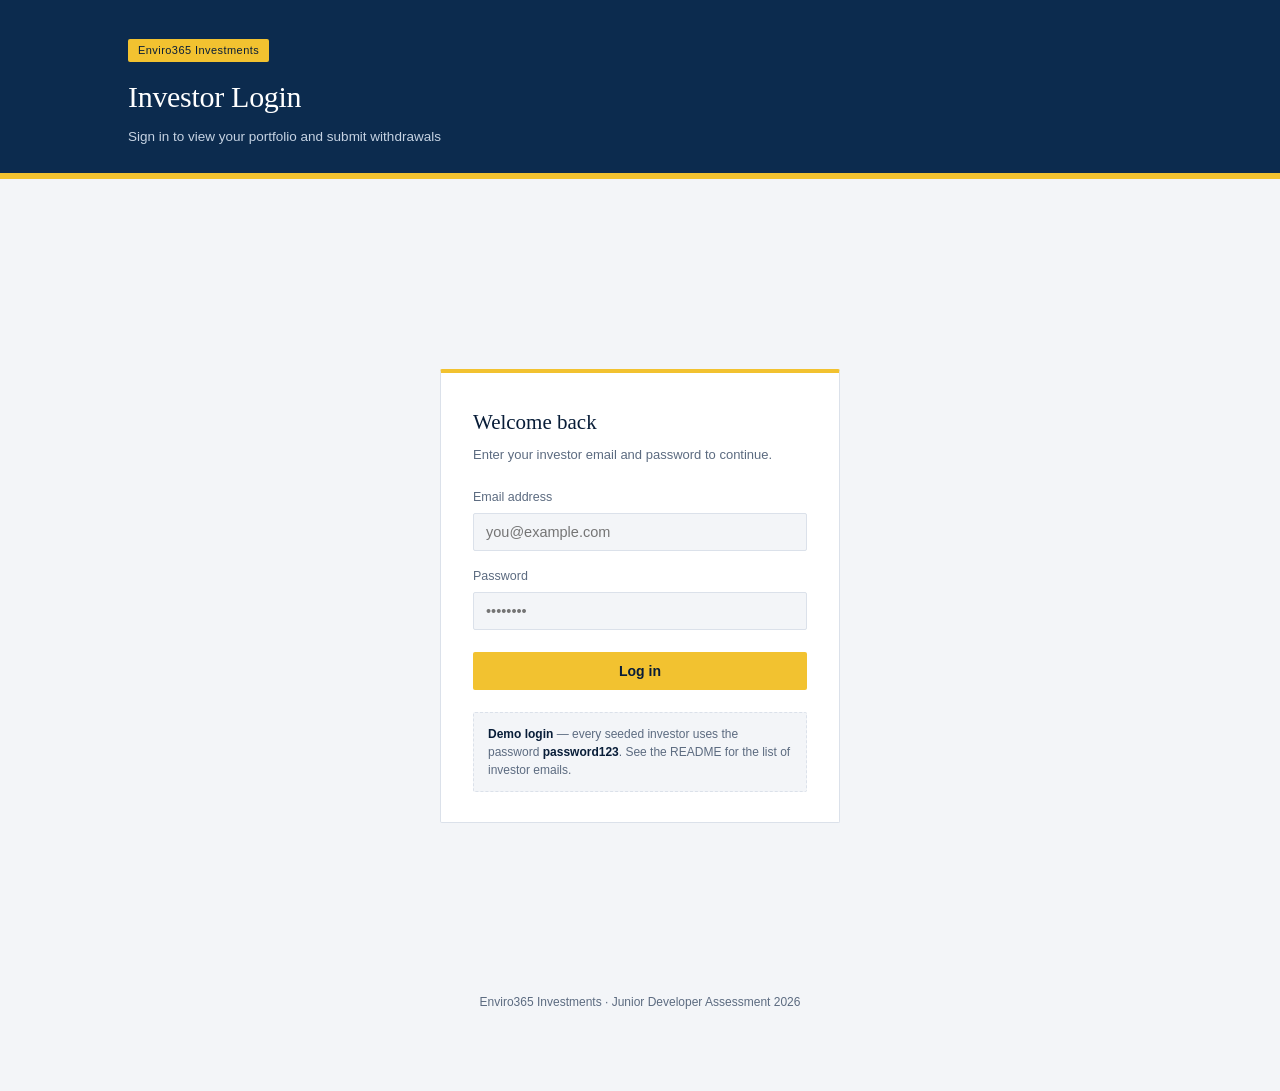
==== frontend/login.html @ 0980a6c2 "Initial commit: Enviro365 investor portfolio app" ====
<!DOCTYPE html>
<html lang="en">
<head>
<meta charset="UTF-8">
<meta name="viewport" content="width=device-width, initial-scale=1.0">
<title>Enviro365 — Investor Login</title>
<link rel="stylesheet" href="styles.css">
</head>
<body>
<header>
  <div class="header-inner">
    <div>
      <span class="eyebrow">Enviro365 Investments</span>
      <h1>Investor Login</h1>
      <p>Sign in to view your portfolio and submit withdrawals</p>
    </div>
  </div>
</header>

<div class="wrap">
  <div class="login-shell">
    <div class="login-card">
      <h2>Welcome back</h2>
      <div class="sub">Enter your investor email and password to continue.</div>

      <form id="loginForm">
        <label for="emailInput">Email address</label>
        <input type="text" id="emailInput" autocomplete="username" placeholder="you@example.com">

        <label for="passwordInput">Password</label>
        <input type="password" id="passwordInput" autocomplete="current-password" placeholder="••••••••">

        <button type="submit" class="btn-primary" id="loginBtn">Log in</button>
      </form>
      <div class="notice" id="loginNotice"></div>

      <div class="demo-hint">
        <strong>Demo login</strong> — every seeded investor uses the password
        <strong>password123</strong>. See the README for the list of investor emails.
      </div>
    </div>
  </div>
  <footer>Enviro365 Investments · Junior Developer Assessment 2026</footer>
</div>

<script>
const API_BASE = "http://localhost:8080/api";

const loginForm = document.getElementById("loginForm");
const emailInput = document.getElementById("emailInput");
const passwordInput = document.getElementById("passwordInput");
const loginBtn = document.getElementById("loginBtn");
const loginNotice = document.getElementById("loginNotice");

function showNotice(kind, message){
  loginNotice.className = "notice show " + kind;
  loginNotice.textContent = message;
}

if (sessionStorage.getItem("enviro365_investor")) {
  window.location.href = "index.html";
}

loginForm.addEventListener("submit", async (e) => {
  e.preventDefault();

  loginBtn.disabled = true;
  loginBtn.textContent = "Signing in…";

  try {
    const res = await fetch(`${API_BASE}/auth/login`, {
      method: "POST",
      headers: {"Content-Type": "application/json"},
      body: JSON.stringify({
        email: emailInput.value.trim(),
        password: passwordInput.value
      })
    });

    if (res.ok) {
      const investor = await res.json();
      sessionStorage.setItem("enviro365_investor", JSON.stringify(investor));
      window.location.href = "index.html";
    } else {
      let message = "Login failed. Please check your details and try again.";
      try {
        const errBody = await res.json();
        message = errBody.message || message;
      } catch (_e) {}
      showNotice("err", message);
    }
  } catch (err) {
    showNotice("err", "Couldn't reach the backend. Confirm it's running at localhost:8080.");
  } finally {
    loginBtn.disabled = false;
    loginBtn.textContent = "Log in";
  }
});
</script>
</body>
</html>
---- frontend/styles.css ----
/*
  Shared styles for the Enviro365 frontend (login.html + index.html).
  Keeping this in one file - instead of duplicating <style> blocks on both
  pages - is what guarantees the login page and the dashboard always use
  the exact same navy/gold palette and fonts, even if either page is
  edited later.
*/
:root{
  --navy:#0c2b4e;
  --navy-deep:#081d38;
  --gold:#f2c230;
  --gold-deep:#c99a12;
  --amber:#e2892f;
  --paper:#f3f5f8;
  --panel:#ffffff;
  --rust:#a23b34;
  --forest-dark:#1e4a30;
  --line:#dbe1ea;
  --muted:#5c6b80;
  --radius:2px;
}
*{box-sizing:border-box;}
html,body{margin:0;padding:0;}
body{
  background:var(--paper);
  color:var(--navy-deep);
  font-family:-apple-system,BlinkMacSystemFont,"Segoe UI",Helvetica,Arial,sans-serif;
  font-size:15px;
  line-height:1.5;
  overflow-x:hidden;
}
h1,h2,h3{
  font-family:Georgia,"Times New Roman",serif;
  font-weight:400;
  margin:0;
}
.wrap{
  max-width:1080px;
  margin:0 auto;
  padding:0 28px 80px;
}
header{
  background:var(--navy);
  border-bottom:6px solid var(--gold);
  color:#fff;
  margin-bottom:32px;
}
header .header-inner{
  max-width:1080px;
  margin:0 auto;
  padding:38px 28px 26px;
  display:flex;
  justify-content:space-between;
  align-items:flex-end;
  flex-wrap:wrap;
  gap:16px;
}
header .eyebrow{
  display:inline-block;
  background:var(--gold);
  color:var(--navy-deep);
  font-size:11px;
  letter-spacing:0.04em;
  padding:3px 10px;
  border-radius:var(--radius);
  margin-bottom:12px;
}
header h1{
  font-size:30px;
  letter-spacing:-0.01em;
  color:#fff;
}
header p{
  margin:8px 0 0;
  color:#c6d3e3;
  font-size:13.5px;
}
.session-info{
  display:flex;
  align-items:center;
  gap:14px;
  font-size:13.5px;
  color:#c6d3e3;
}
.session-info .who{color:#fff;}
.session-info .who strong{font-weight:600;}

.grid{
  display:grid;
  grid-template-columns:1.1fr 1.4fr;
  gap:28px;
  align-items:start;
}
@media (max-width:820px){
  .grid{grid-template-columns:1fr;}
}

section.panel{
  background:var(--panel);
  border:1px solid var(--line);
  border-top:3px solid var(--navy);
  border-radius:var(--radius);
  padding:24px 26px;
  margin-bottom:24px;
}
.panel h2{
  font-size:15px;
  text-transform:none;
  letter-spacing:0;
  color:var(--navy-deep);
  margin-bottom:4px;
}
.panel .sub{
  font-size:12.5px;
  color:var(--muted);
  margin-bottom:18px;
  padding-bottom:14px;
  border-bottom:1px solid var(--line);
}

.investor-name{
  font-size:22px;
  font-family:Georgia,serif;
  margin-bottom:2px;
  color:var(--navy-deep);
}
.investor-meta{
  font-size:13px;
  color:var(--muted);
  margin-bottom:22px;
}

.product-row{
  display:flex;
  justify-content:space-between;
  align-items:baseline;
  padding:14px 0;
  border-top:1px solid var(--line);
}
.product-row:first-of-type{border-top:none;}
.product-name{font-size:14.5px;}
.product-type{
  display:block;
  font-size:11.5px;
  color:var(--muted);
  margin-top:2px;
  letter-spacing:0.02em;
}
.product-balance{
  font-family:Georgia,serif;
  font-size:17px;
  white-space:nowrap;
  color:var(--navy-deep);
  border-left:3px solid var(--gold);
  padding-left:10px;
}

form label{
  display:block;
  font-size:12.5px;
  color:var(--muted);
  margin-bottom:6px;
  margin-top:16px;
}
form label:first-of-type{margin-top:0;}
select, input[type=number], input[type=email], input[type=password], input[type=text]{
  width:100%;
  padding:10px 12px;
  font-size:14.5px;
  border:1px solid var(--line);
  border-radius:var(--radius);
  background:var(--paper);
  color:var(--navy-deep);
  font-family:inherit;
}
select:focus, input:focus, button:focus{
  outline:2px solid var(--gold-deep);
  outline-offset:1px;
}
.field-hint{
  font-size:12px;
  color:var(--muted);
  margin-top:5px;
}

button{
  font-family:inherit;
  font-size:14px;
  cursor:pointer;
  border-radius:var(--radius);
  border:none;
  padding:11px 18px;
}
.btn-primary{
  background:var(--gold);
  color:var(--navy-deep);
  font-weight:600;
  margin-top:22px;
  width:100%;
}
.btn-primary:hover{background:var(--gold-deep);}
.btn-primary:disabled{background:#d9dee6;color:#8b96a6;cursor:not-allowed;}

.btn-ghost{
  background:transparent;
  border:1px solid var(--navy);
  color:var(--navy);
  font-size:13px;
  padding:8px 14px;
}
.btn-ghost:hover{background:var(--navy);color:#fff;}

.btn-ghost-light{
  background:transparent;
  border:1px solid rgba(255,255,255,0.4);
  color:#fff;
  font-size:12.5px;
  padding:7px 12px;
}
.btn-ghost-light:hover{background:rgba(255,255,255,0.12);}

.notice{
  margin-top:16px;
  padding:12px 14px;
  border-radius:var(--radius);
  font-size:13.5px;
  display:none;
}
.notice.show{display:block;}
.notice.ok{
  background:#fdf3d6;
  border:1px solid var(--gold-deep);
  color:#7a5c0a;
}
.notice.err{
  background:#fdeee7;
  border:1px solid var(--amber);
  color:#8a4413;
}

table{
  width:100%;
  border-collapse:collapse;
  font-size:13.5px;
}
th{
  text-align:left;
  font-weight:400;
  font-size:11.5px;
  color:var(--muted);
  letter-spacing:0.02em;
  padding:0 8px 10px 0;
  border-bottom:2px solid var(--navy);
}
td{
  padding:12px 8px 12px 0;
  border-bottom:1px solid var(--line);
  vertical-align:top;
}
tr:last-child td{border-bottom:none;}
.status{
  display:inline-block;
  font-size:11.5px;
  padding:2px 8px;
  border-radius:12px;
}
.status.APPROVED{background:#fdf3d6;color:#7a5c0a;}
.status.REJECTED{background:#fdeee7;color:var(--rust);}
.amount-neg{color:var(--navy);}
.empty-row td{
  color:var(--muted);
  font-style:italic;
  padding:20px 0;
}

.history-head{
  display:flex;
  justify-content:space-between;
  align-items:flex-start;
  margin-bottom:18px;
  gap:12px;
}
.history-head .sub{margin-bottom:0;}

footer{
  text-align:center;
  font-size:12px;
  color:var(--muted);
  margin-top:12px;
}

/* ---- Login page specific ---- */
.login-shell{
  min-height:calc(100vh - 130px);
  display:flex;
  align-items:center;
  justify-content:center;
  padding:40px 20px;
}
.login-card{
  background:var(--panel);
  border:1px solid var(--line);
  border-top:4px solid var(--gold);
  border-radius:var(--radius);
  width:100%;
  max-width:400px;
  padding:34px 32px 30px;
}
.login-card h2{
  font-size:21px;
  margin-bottom:6px;
}
.login-card .sub{
  font-size:13px;
  color:var(--muted);
  margin-bottom:24px;
}
.demo-hint{
  margin-top:22px;
  padding:12px 14px;
  background:var(--paper);
  border:1px dashed var(--line);
  border-radius:var(--radius);
  font-size:12px;
  color:var(--muted);
}
.demo-hint strong{color:var(--navy-deep);}
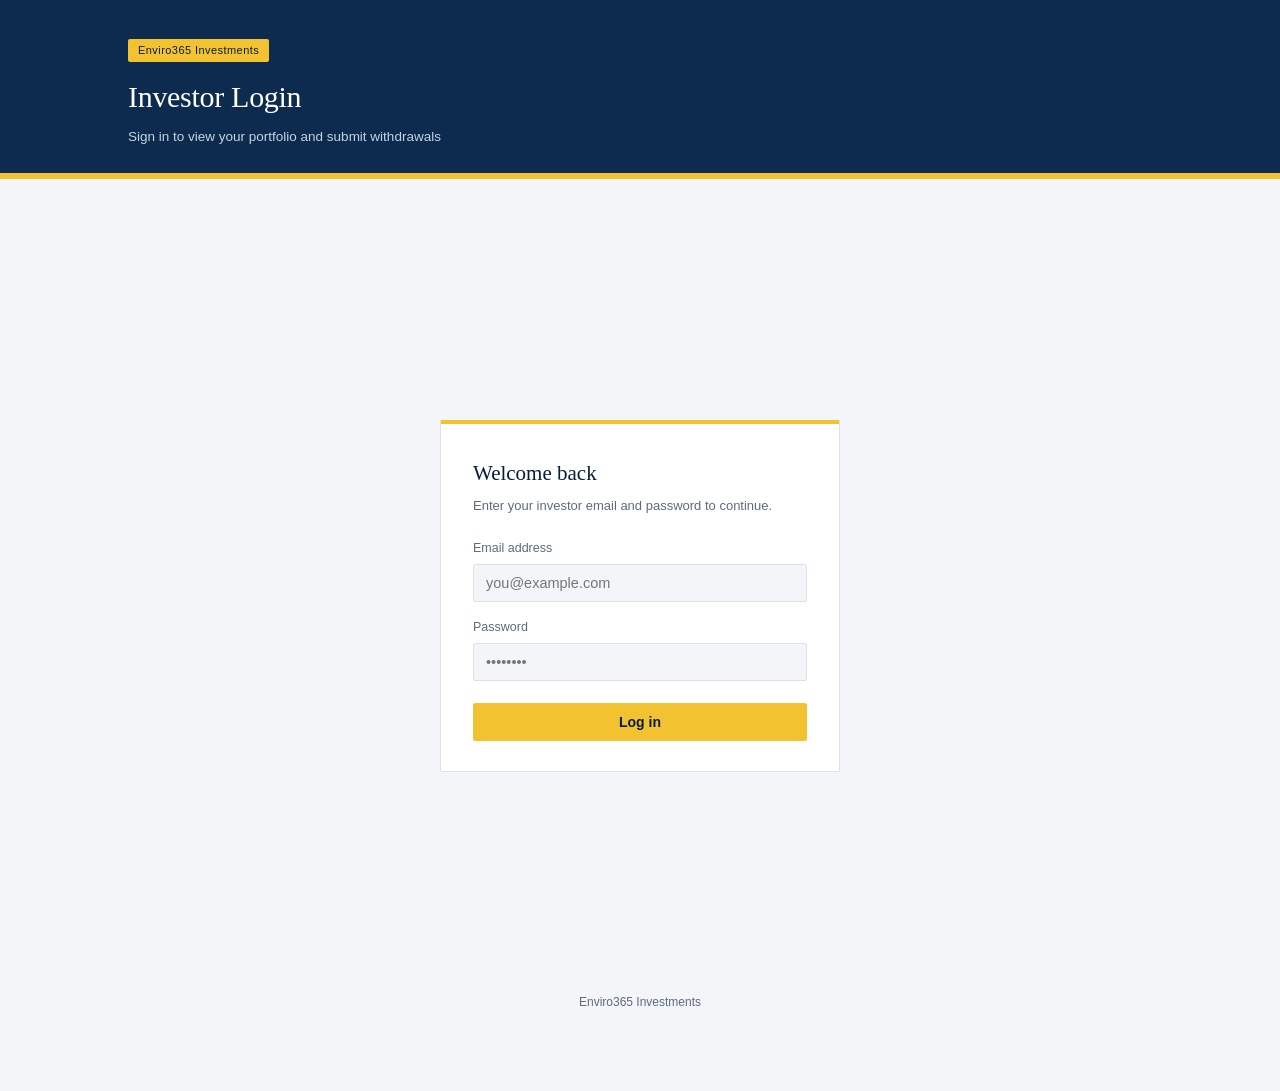
==== commit 44f7ea4a: "Update login page and README" ====
--- a/frontend/login.html
+++ b/frontend/login.html
@@ -34,13 +34,9 @@
       </form>
       <div class="notice" id="loginNotice"></div>
 
-      <div class="demo-hint">
-        <strong>Demo login</strong> — every seeded investor uses the password
-        <strong>password123</strong>. See the README for the list of investor emails.
-      </div>
     </div>
   </div>
-  <footer>Enviro365 Investments · Junior Developer Assessment 2026</footer>
+  <footer>Enviro365 Investments</footer>
 </div>
 
 <script>
